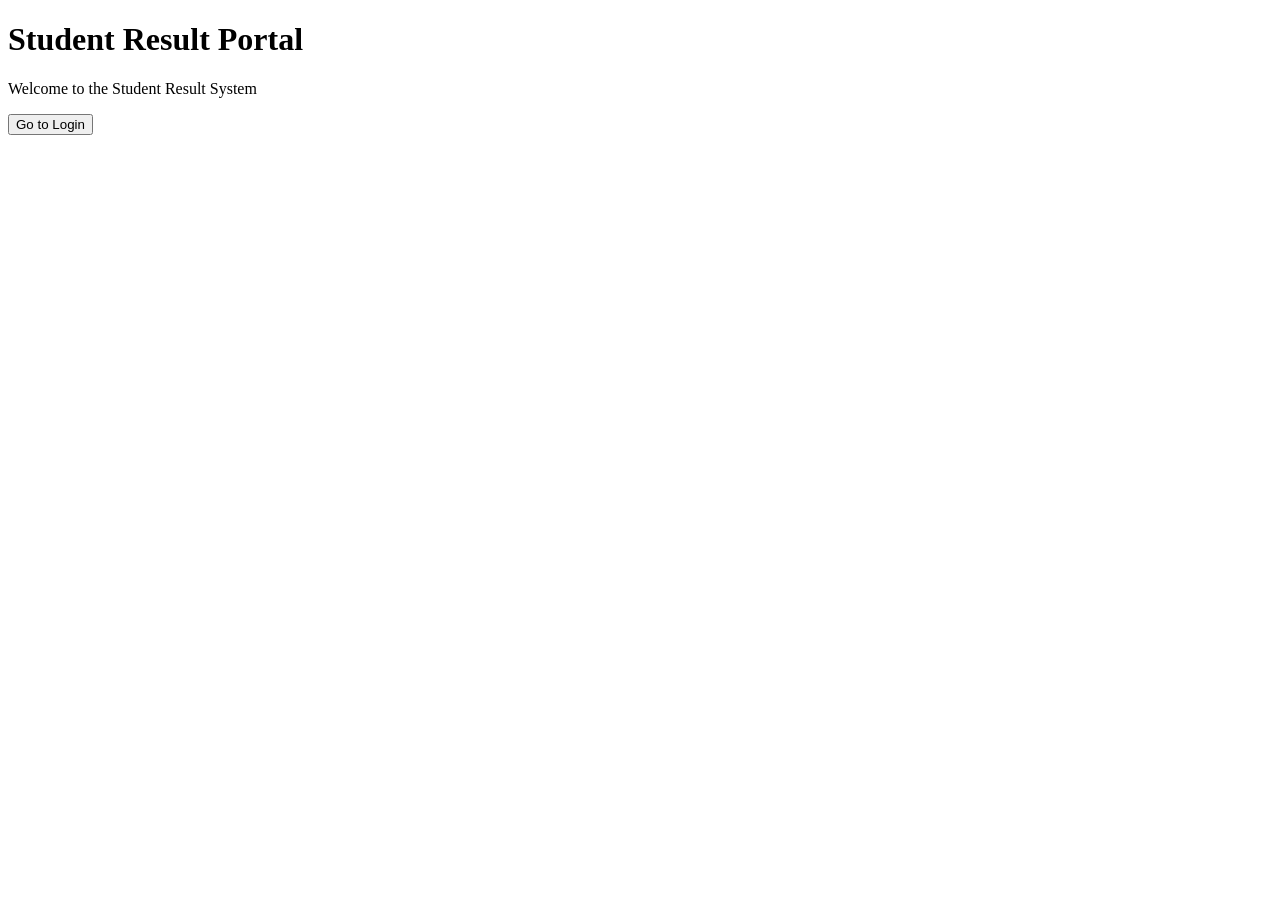
==== index.html @ 502757b5 "Update and rename index.html.txt to index.html" ====
<!DOCTYPE html>
<html>
<head>
    <title>Student Portal</title>
    <link rel="stylesheet" href="style.css">
</head>
<body>

<div class="box">

    <h1>Student Result Portal</h1>

    <p>Welcome to the Student Result System</p>

    <a href="login.html">
        <button>Go to Login</button>
    </a>

</div>

</body>
</html>
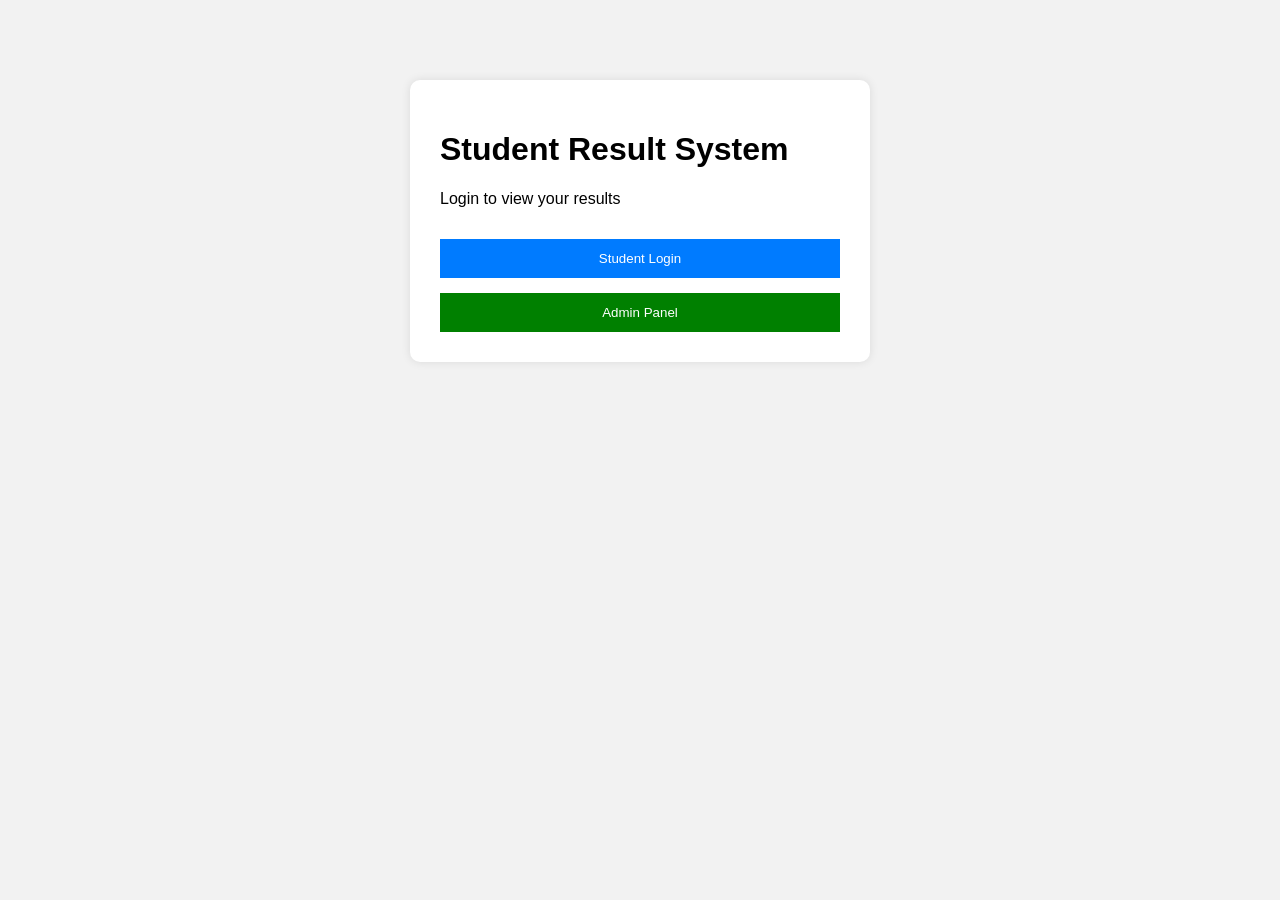
==== commit d044203f: "Update index.html" ====
--- a/index.html
+++ b/index.html
@@ -7,15 +7,16 @@
 <body>
 
 <div class="box">
-
-    <h1>Student Result Portal</h1>
-
-    <p>Welcome to the Student Result System</p>
+    <h1>Student Result System</h1>
+    <p>Login to view your results</p>
 
     <a href="login.html">
-        <button>Go to Login</button>
+        <button>Student Login</button>
     </a>
 
+    <a href="admin.html">
+        <button style="background:green;">Admin Panel</button>
+    </a>
 </div>
 
 </body>
--- a/style.css
+++ b/style.css
@@ -0,0 +1,29 @@
+body{
+font-family:Arial;
+background:#f2f2f2;
+}
+
+.box{
+width:400px;
+margin:80px auto;
+background:white;
+padding:30px;
+border-radius:10px;
+box-shadow:0 0 10px rgba(0,0,0,0.1);
+}
+
+input{
+width:100%;
+padding:12px;
+margin-top:10px;
+}
+
+button{
+width:100%;
+padding:12px;
+margin-top:15px;
+background:#007bff;
+color:white;
+border:none;
+cursor:pointer;
+}
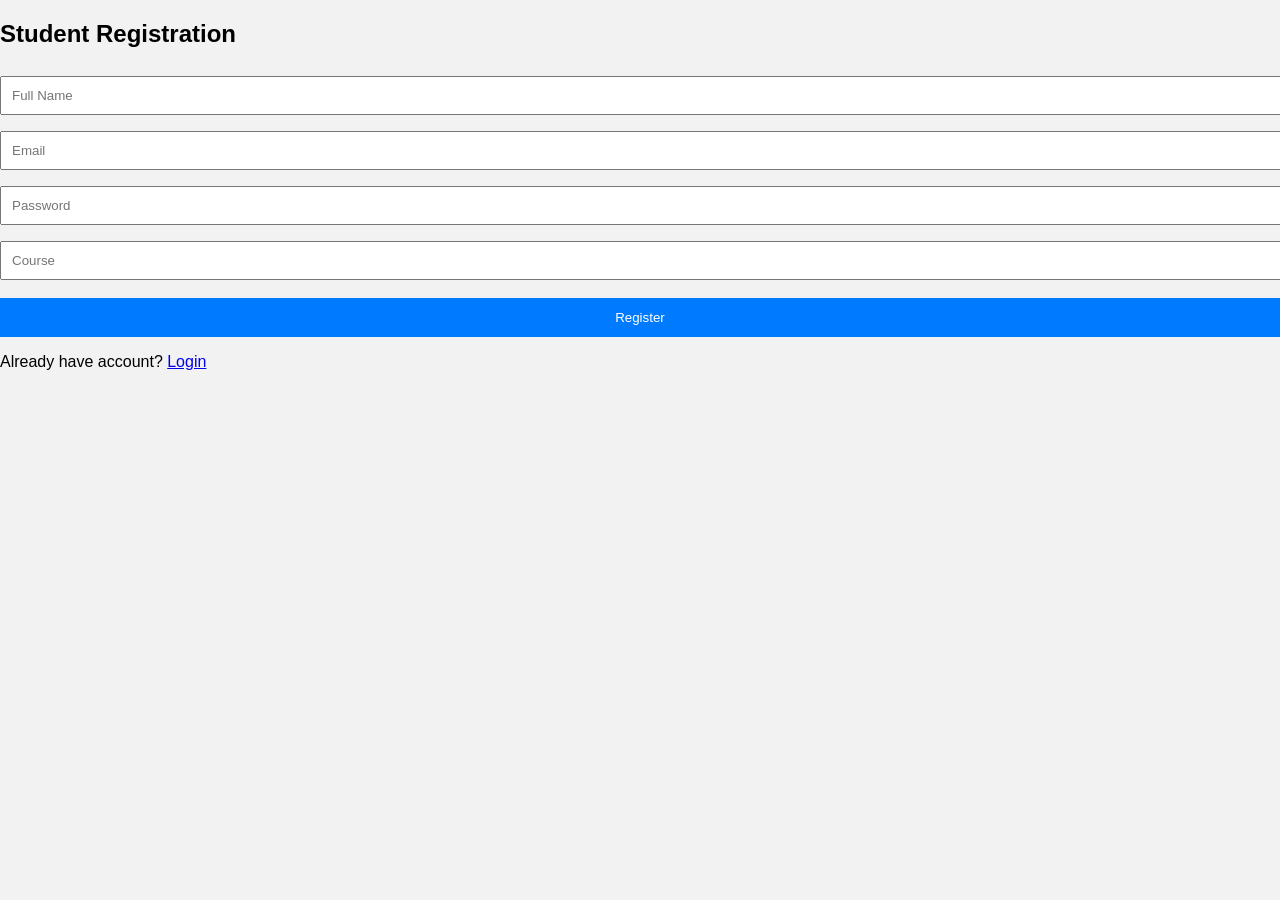
==== commit 8daedffb: "Update index.html" ====
--- a/index.html
+++ b/index.html
@@ -1,23 +1,35 @@
 <!DOCTYPE html>
-<html>
+<html lang="en">
 <head>
-    <title>Student Portal</title>
-    <link rel="stylesheet" href="style.css">
+  <meta charset="UTF-8">
+  <meta name="viewport" content="width=device-width, initial-scale=1.0">
+  <title>Student Registration</title>
+  <link rel="stylesheet" href="style.css">
 </head>
 <body>
 
-<div class="box">
-    <h1>Student Result System</h1>
-    <p>Login to view your results</p>
+<div class="container">
+  <div class="card">
+    <h2>Student Registration</h2>
 
-    <a href="login.html">
-        <button>Student Login</button>
-    </a>
+    <form id="registerForm">
+      <input type="text" id="full_name" placeholder="Full Name" required>
+      <input type="email" id="email" placeholder="Email" required>
+      <input type="password" id="password" placeholder="Password" required>
+      <input type="text" id="course" placeholder="Course" required>
 
-    <a href="admin.html">
-        <button style="background:green;">Admin Panel</button>
-    </a>
+      <button type="submit">Register</button>
+    </form>
+
+    <p>
+      Already have account?
+      <a href="login.html">Login</a>
+    </p>
+  </div>
 </div>
+
+<script type="module" src="supabase.js"></script>
+<script type="module" src="script.js"></script>
 
 </body>
 </html>
--- a/style.css
+++ b/style.css
@@ -1,29 +1,35 @@
 body{
-font-family:Arial;
-background:#f2f2f2;
+    font-family: Arial;
+    background:#f2f2f2;
+    margin:0;
 }
 
 .box{
-width:400px;
-margin:80px auto;
-background:white;
-padding:30px;
-border-radius:10px;
-box-shadow:0 0 10px rgba(0,0,0,0.1);
+    width:400px;
+    margin:100px auto;
+    background:white;
+    padding:30px;
+    border-radius:10px;
+    text-align:center;
+    box-shadow:0 0 10px rgba(0,0,0,0.1);
 }
 
 input{
-width:100%;
-padding:12px;
-margin-top:10px;
+    width:100%;
+    padding:10px;
+    margin:8px 0;
 }
 
 button{
-width:100%;
-padding:12px;
-margin-top:15px;
-background:#007bff;
-color:white;
-border:none;
-cursor:pointer;
+    width:100%;
+    padding:12px;
+    margin-top:10px;
+    background:#007bff;
+    color:white;
+    border:none;
+    cursor:pointer;
 }
+
+button:hover{
+    opacity:0.9;
+}
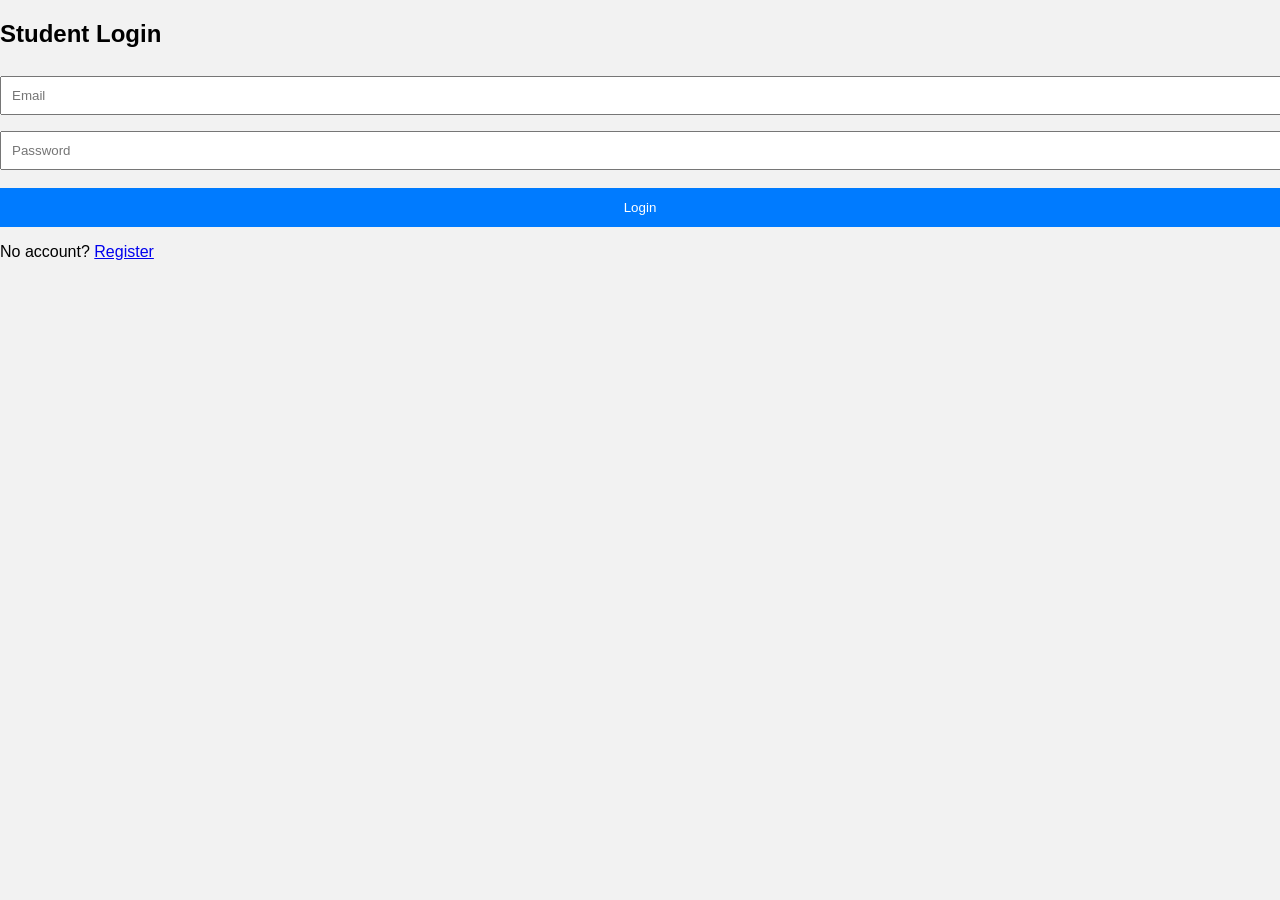
==== commit d6b26198: "Update index.html" ====
--- a/index.html
+++ b/index.html
@@ -3,33 +3,31 @@
 <head>
   <meta charset="UTF-8">
   <meta name="viewport" content="width=device-width, initial-scale=1.0">
-  <title>Student Registration</title>
+  <title>Student Login</title>
   <link rel="stylesheet" href="style.css">
 </head>
 <body>
 
 <div class="container">
   <div class="card">
-    <h2>Student Registration</h2>
+    <h2>Student Login</h2>
 
-    <form id="registerForm">
-      <input type="text" id="full_name" placeholder="Full Name" required>
-      <input type="email" id="email" placeholder="Email" required>
-      <input type="password" id="password" placeholder="Password" required>
-      <input type="text" id="course" placeholder="Course" required>
+    <form id="loginForm">
+      <input type="email" id="loginEmail" placeholder="Email" required>
+      <input type="password" id="loginPassword" placeholder="Password" required>
 
-      <button type="submit">Register</button>
+      <button type="submit">Login</button>
     </form>
 
     <p>
-      Already have account?
-      <a href="login.html">Login</a>
+      No account?
+      <a href="index.html">Register</a>
     </p>
   </div>
 </div>
 
 <script type="module" src="supabase.js"></script>
-<script type="module" src="script.js"></script>
+<script type="module" src="login.js"></script>
 
 </body>
 </html>
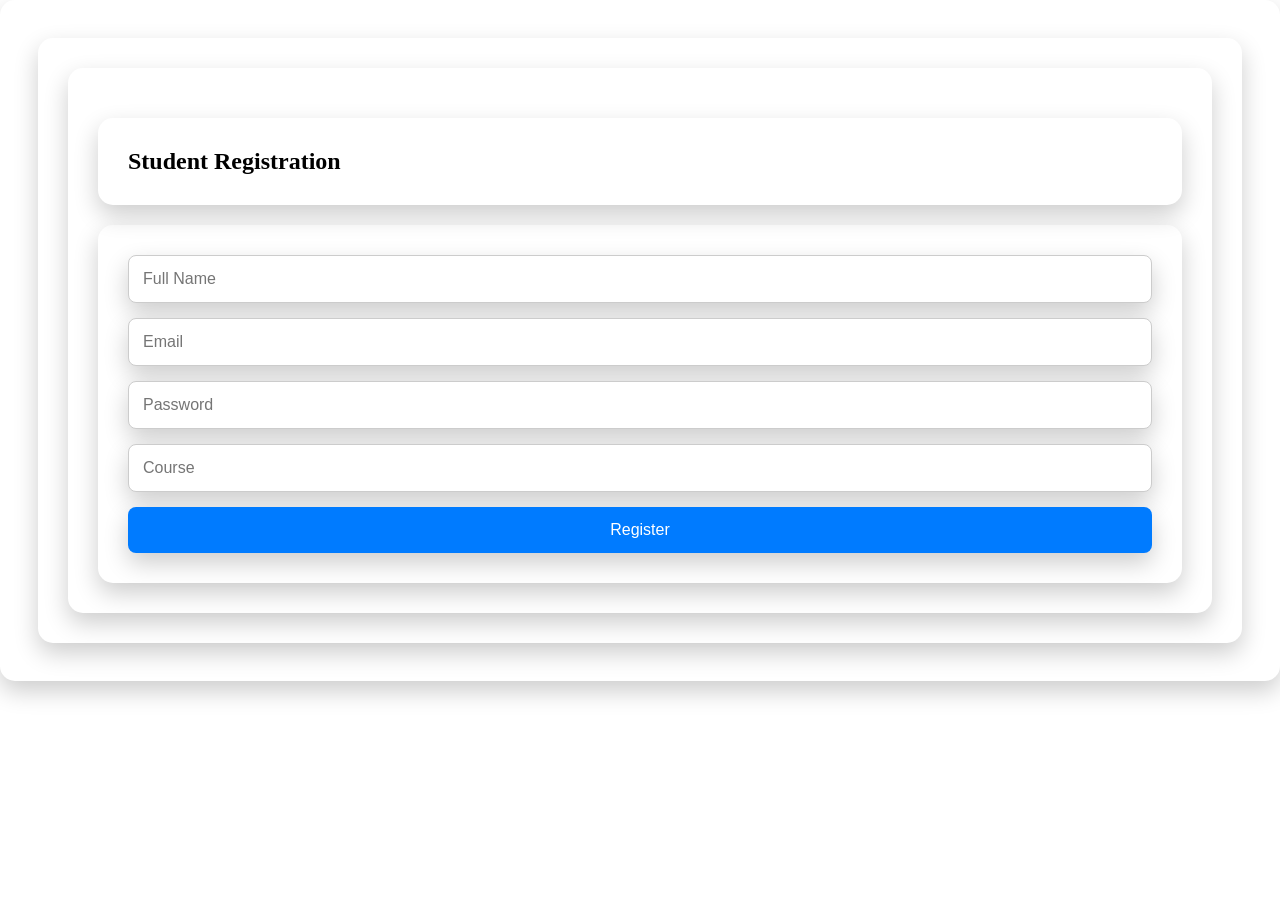
==== commit 5ba6b665: "Update index.html" ====
--- a/index.html
+++ b/index.html
@@ -1,33 +1,32 @@
 <!DOCTYPE html>
-<html lang="en">
+<html>
 <head>
-  <meta charset="UTF-8">
-  <meta name="viewport" content="width=device-width, initial-scale=1.0">
-  <title>Student Login</title>
+  <title>Student Registration</title>
   <link rel="stylesheet" href="style.css">
 </head>
 <body>
 
 <div class="container">
-  <div class="card">
-    <h2>Student Login</h2>
 
-    <form id="loginForm">
-      <input type="email" id="loginEmail" placeholder="Email" required>
-      <input type="password" id="loginPassword" placeholder="Password" required>
+<h2>Student Registration</h2>
 
-      <button type="submit">Login</button>
-    </form>
+<form id="form">
 
-    <p>
-      No account?
-      <a href="index.html">Register</a>
-    </p>
-  </div>
+<input type="text" id="name" placeholder="Full Name" required>
+
+<input type="email" id="email" placeholder="Email" required>
+
+<input type="password" id="password" placeholder="Password" required>
+
+<input type="text" id="course" placeholder="Course" required>
+
+<button type="submit">Register</button>
+
+</form>
+
 </div>
 
-<script type="module" src="supabase.js"></script>
-<script type="module" src="login.js"></script>
+<script src="script.js"></script>
 
 </body>
 </html>
--- a/style.css
+++ b/style.css
@@ -1,35 +1,66 @@
-body{
-    font-family: Arial;
-    background:#f2f2f2;
-    margin:0;
+* {
+  padding: 30px;
+  border-radius: 15px;
+  box-shadow: 0 10px 25px rgba(0,0,0,0.2);
 }
 
-.box{
-    width:400px;
-    margin:100px auto;
-    background:white;
-    padding:30px;
-    border-radius:10px;
-    text-align:center;
-    box-shadow:0 0 10px rgba(0,0,0,0.1);
+.card h2 {
+  text-align: center;
+  margin-bottom: 20px;
+  color: #333;
 }
 
-input{
-    width:100%;
-    padding:10px;
-    margin:8px 0;
+form {
+  display: flex;
+  flex-direction: column;
 }
 
-button{
-    width:100%;
-    padding:12px;
-    margin-top:10px;
-    background:#007bff;
-    color:white;
-    border:none;
-    cursor:pointer;
+input {
+  padding: 14px;
+  margin-bottom: 15px;
+  border: 1px solid #ccc;
+  border-radius: 8px;
+  font-size: 16px;
 }
 
-button:hover{
-    opacity:0.9;
+button {
+  padding: 14px;
+  border: none;
+  border-radius: 8px;
+  background: #007bff;
+  color: white;
+  font-size: 16px;
+  cursor: pointer;
+  transition: 0.3s;
 }
+
+button:hover {
+  background: #0056b3;
+}
+
+p {
+  margin-top: 15px;
+  text-align: center;
+}
+
+a {
+  text-decoration: none;
+  color: #007bff;
+}
+
+.student-box {
+  background: #f5f5f5;
+  padding: 15px;
+  border-radius: 10px;
+  margin-top: 20px;
+}
+
+.student-box h3 {
+  margin-bottom: 10px;
+}
+
+@media(max-width: 500px) {
+  .card {
+    padding: 20px;
+  }
+}
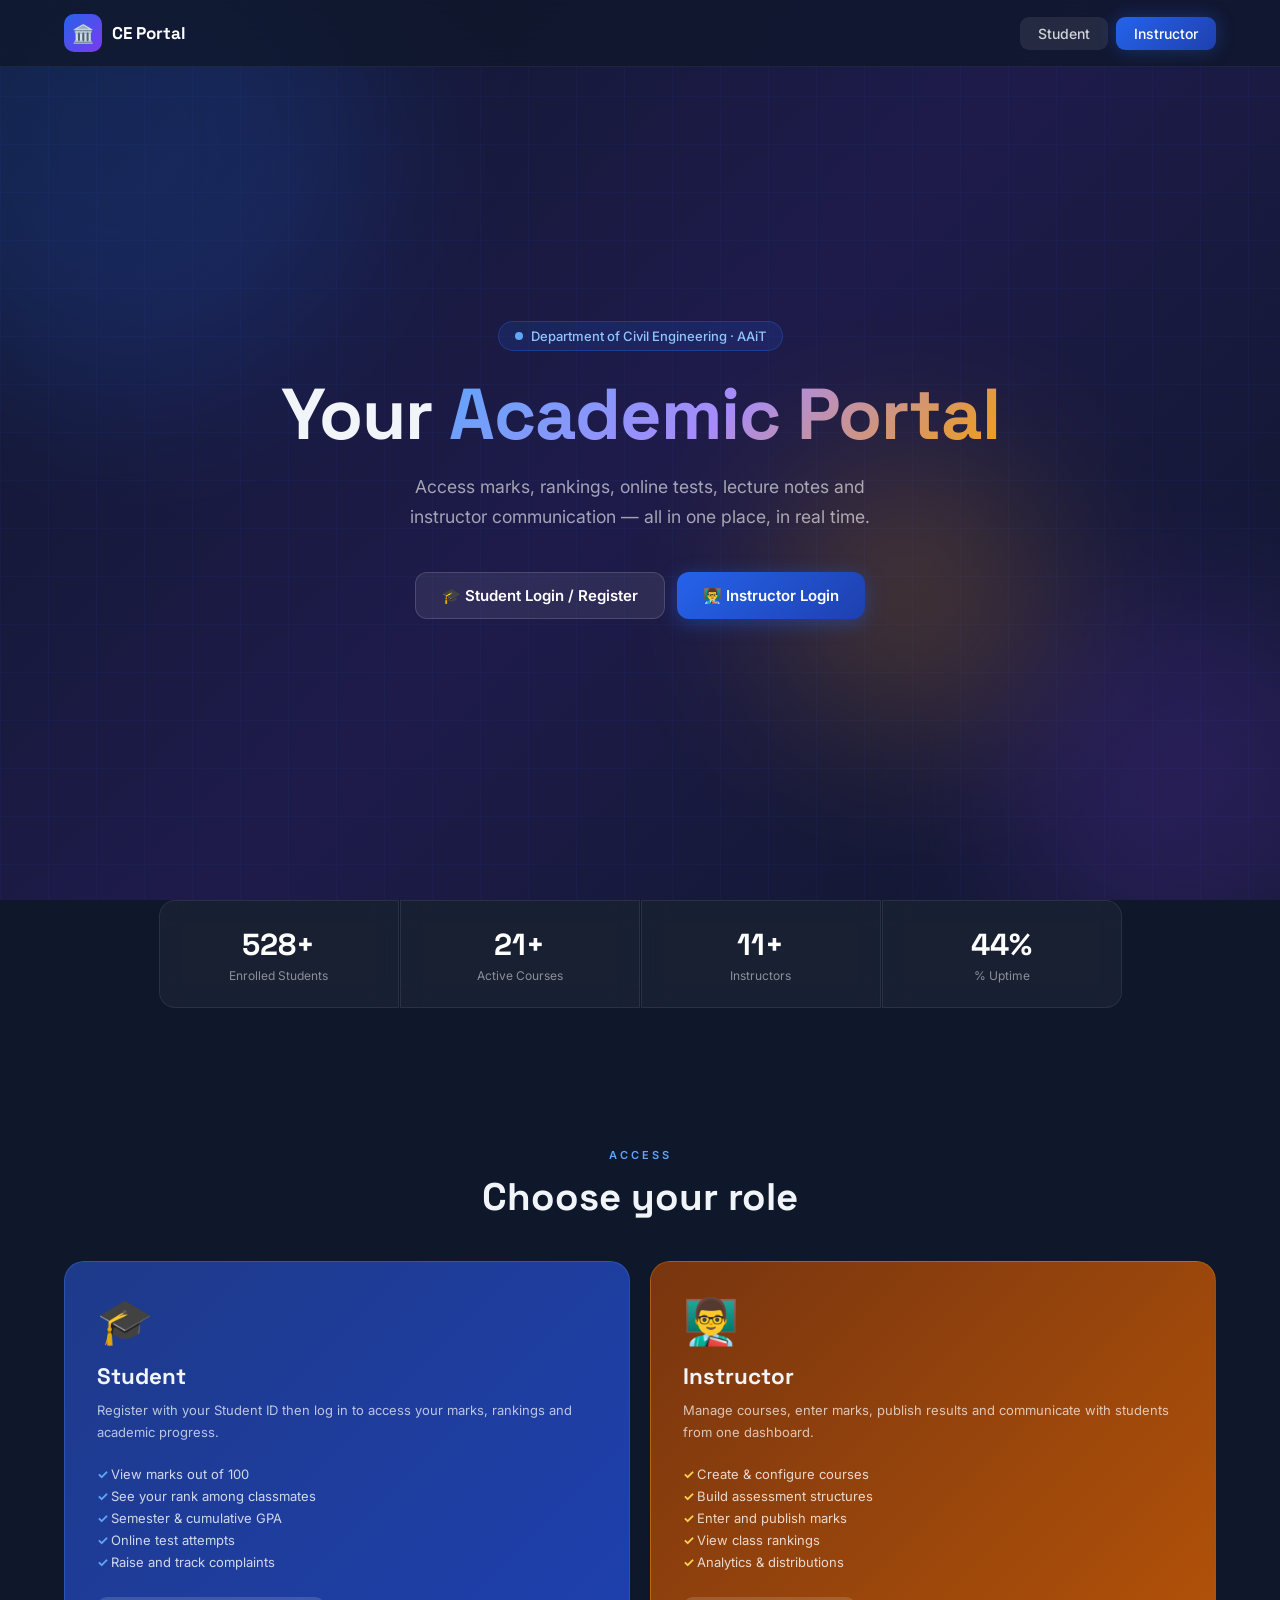
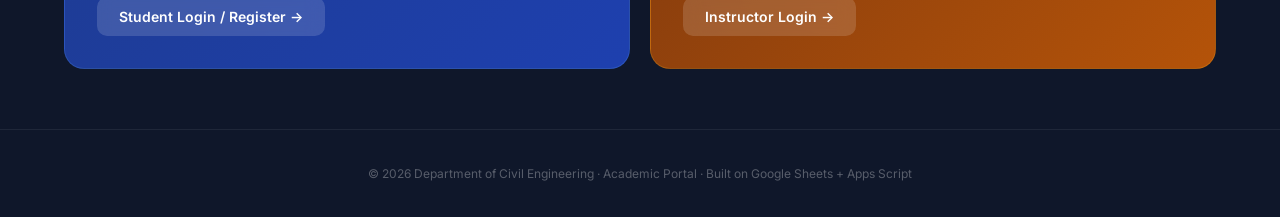
==== commit 94d832b8: "Add files via upload" ====
--- a/index.html
+++ b/index.html
@@ -1,32 +1,614 @@
-<!DOCTYPE html>
-<html>
-<head>
-  <title>Student Registration</title>
-  <link rel="stylesheet" href="style.css">
-</head>
-<body>
-
-<div class="container">
-
-<h2>Student Registration</h2>
-
-<form id="form">
-
-<input type="text" id="name" placeholder="Full Name" required>
-
-<input type="email" id="email" placeholder="Email" required>
-
-<input type="password" id="password" placeholder="Password" required>
-
-<input type="text" id="course" placeholder="Course" required>
-
-<button type="submit">Register</button>
-
-</form>
-
-</div>
-
-<script src="script.js"></script>
-
-</body>
-</html>
+<!DOCTYPE html>
+<html lang="en" data-theme="dark">
+<head>
+  <meta charset="UTF-8" />
+  <meta name="viewport" content="width=device-width, initial-scale=1.0" />
+  <title>CE Department Portal</title>
+  <link rel="preconnect" href="https://fonts.googleapis.com" />
+  <link href="https://fonts.googleapis.com/css2?family=Inter:wght@300;400;500;600;700;800&family=Space+Grotesk:wght@500;700&display=swap" rel="stylesheet" />
+  <style>
+    :root {
+      --blue:#2563EB; --blue-dk:#1E40AF; --amber:#F59E0B;
+      --green:#10B981; --red:#EF4444; --purple:#7C3AED;
+      --radius:16px; --radius-sm:10px; --tr:.22s ease;
+    }
+    [data-theme="dark"]{
+      --bg:#0F172A; --bg2:#1E293B; --bg3:#334155;
+      --border:rgba(255,255,255,.08); --text:#F1F5F9;
+      --text2:#94A3B8; --card:rgba(30,41,59,.9); --glass:rgba(255,255,255,.05);
+    }
+    [data-theme="light"]{
+      --bg:#F8FAFC; --bg2:#fff; --bg3:#E2E8F0;
+      --border:rgba(0,0,0,.08); --text:#0F172A;
+      --text2:#64748B; --card:#fff; --glass:rgba(0,0,0,.03);
+    }
+    *,*::before,*::after{box-sizing:border-box;margin:0;padding:0}
+    html{scroll-behavior:smooth}
+    body{font-family:'Inter',sans-serif;background:var(--bg);color:var(--text);min-height:100vh;overflow-x:hidden;transition:background var(--tr),color var(--tr)}
+
+    /* BG */
+    .bg-canvas{position:fixed;inset:0;z-index:0;background:linear-gradient(135deg,#0F172A,#1E1B4B,#0F172A);overflow:hidden}
+    .bg-canvas::before{content:'';position:absolute;inset:0;background-image:linear-gradient(rgba(37,99,235,.05) 1px,transparent 1px),linear-gradient(90deg,rgba(37,99,235,.05) 1px,transparent 1px);background-size:48px 48px}
+    .blob{position:absolute;border-radius:50%;filter:blur(80px);opacity:.2;animation:drift 18s ease-in-out infinite alternate}
+    .blob-1{width:500px;height:500px;background:#2563EB;top:-100px;left:-120px}
+    .blob-2{width:380px;height:380px;background:#7C3AED;bottom:-80px;right:-100px;animation-delay:-6s}
+    .blob-3{width:280px;height:280px;background:#F59E0B;top:50%;left:60%;animation-delay:-12s}
+    @keyframes drift{from{transform:translate(0,0) scale(1)}to{transform:translate(40px,30px) scale(1.08)}}
+
+    /* NAV */
+    nav{position:fixed;top:0;left:0;right:0;z-index:100;display:flex;align-items:center;justify-content:space-between;padding:14px 5%;background:rgba(15,23,42,.75);backdrop-filter:blur(20px);border-bottom:1px solid rgba(255,255,255,.06)}
+    .nav-brand{display:flex;align-items:center;gap:10px;text-decoration:none}
+    .nav-logo{width:38px;height:38px;border-radius:10px;background:linear-gradient(135deg,#2563EB,#7C3AED);display:grid;place-items:center;font-size:18px}
+    .nav-brand span{font-family:'Space Grotesk',sans-serif;font-weight:700;font-size:17px;color:#fff}
+    .nav-right{display:flex;gap:8px}
+    .nav-btn{padding:8px 18px;border-radius:9px;font-size:14px;font-weight:500;cursor:pointer;border:none;font-family:inherit;transition:all var(--tr)}
+    .nav-btn.ghost{background:rgba(255,255,255,.08);color:rgba(255,255,255,.8)}
+    .nav-btn.ghost:hover{background:rgba(255,255,255,.14);color:#fff}
+    .nav-btn.primary{background:linear-gradient(135deg,#2563EB,#1E40AF);color:#fff;box-shadow:0 0 18px rgba(37,99,235,.35)}
+    .nav-btn.primary:hover{transform:translateY(-1px);box-shadow:0 4px 20px rgba(37,99,235,.5)}
+
+    /* HERO */
+    .hero{position:relative;z-index:1;min-height:100vh;display:flex;flex-direction:column;align-items:center;justify-content:center;text-align:center;padding:120px 5% 80px}
+    .hero-badge{display:inline-flex;align-items:center;gap:8px;padding:6px 16px;border-radius:999px;background:rgba(37,99,235,.15);border:1px solid rgba(37,99,235,.35);font-size:13px;font-weight:500;color:#93C5FD;margin-bottom:24px;animation:fadeUp .6s ease both}
+    .badge-dot{width:8px;height:8px;border-radius:50%;background:#60A5FA;animation:pulse-dot 2s ease infinite}
+    @keyframes pulse-dot{0%,100%{opacity:1;transform:scale(1)}50%{opacity:.4;transform:scale(1.4)}}
+    .hero h1{font-family:'Space Grotesk',sans-serif;font-size:clamp(2.2rem,6vw,4.5rem);font-weight:700;line-height:1.1;letter-spacing:-1px;animation:fadeUp .6s .1s ease both}
+    .hero h1 .accent{background:linear-gradient(135deg,#60A5FA,#A78BFA,#F59E0B);-webkit-background-clip:text;-webkit-text-fill-color:transparent}
+    .hero-sub{max-width:520px;margin:18px auto 0;font-size:clamp(.95rem,2vw,1.1rem);color:rgba(255,255,255,.6);line-height:1.7;animation:fadeUp .6s .2s ease both}
+    .hero-cta{display:flex;flex-wrap:wrap;gap:12px;justify-content:center;margin-top:40px;animation:fadeUp .6s .3s ease both}
+    .cta-btn{display:inline-flex;align-items:center;gap:9px;padding:13px 26px;border-radius:12px;font-size:15px;font-weight:600;text-decoration:none;transition:all .25s;cursor:pointer;border:none;font-family:inherit}
+    .cta-blue{background:linear-gradient(135deg,#2563EB,#1E40AF);color:#fff;box-shadow:0 4px 20px rgba(37,99,235,.4)}
+    .cta-blue:hover{transform:translateY(-2px);box-shadow:0 8px 28px rgba(37,99,235,.5)}
+    .cta-glass{background:rgba(255,255,255,.08);border:1px solid rgba(255,255,255,.14);color:#fff;backdrop-filter:blur(10px)}
+    .cta-glass:hover{background:rgba(255,255,255,.13);transform:translateY(-2px)}
+
+    /* STATS */
+    .stats-bar{position:relative;z-index:1;display:flex;flex-wrap:wrap;justify-content:center;gap:1px;margin:0 5% 80px}
+    .stat-cell{flex:1 1 160px;max-width:240px;background:rgba(255,255,255,.04);border:1px solid rgba(255,255,255,.08);backdrop-filter:blur(12px);padding:24px 20px;text-align:center;transition:background .2s,transform .2s}
+    .stat-cell:first-child{border-radius:var(--radius) 0 0 var(--radius)}
+    .stat-cell:last-child{border-radius:0 var(--radius) var(--radius) 0}
+    .stat-cell:hover{background:rgba(37,99,235,.10);transform:translateY(-3px)}
+    .stat-num{font-family:'Space Grotesk',sans-serif;font-size:1.9rem;font-weight:700;color:#fff}
+    .stat-lbl{font-size:12px;color:rgba(255,255,255,.5);margin-top:4px}
+
+    /* ROLE CARDS */
+    .section{position:relative;z-index:1;padding:60px 5%}
+    .section-label{text-align:center;font-size:11px;font-weight:600;letter-spacing:3px;text-transform:uppercase;color:#60A5FA;margin-bottom:10px}
+    .section-title{text-align:center;font-family:'Space Grotesk',sans-serif;font-size:clamp(1.6rem,3vw,2.5rem);font-weight:700;margin-bottom:40px}
+    .role-grid{display:grid;gap:20px;grid-template-columns:repeat(auto-fit,minmax(280px,1fr))}
+    .role-card{border-radius:20px;padding:32px;position:relative;overflow:hidden;transition:transform .25s,box-shadow .25s;cursor:pointer}
+    .role-card:hover{transform:translateY(-5px);box-shadow:0 28px 56px rgba(0,0,0,.4)}
+    .role-card.student{background:linear-gradient(135deg,#1E3A8A,#1E40AF);border:1px solid rgba(96,165,250,.2)}
+    .role-card.instructor{background:linear-gradient(135deg,#78350F,#B45309);border:1px solid rgba(251,191,36,.2)}
+    .role-icon{font-size:2.8rem;margin-bottom:14px}
+    .role-card h3{font-family:'Space Grotesk',sans-serif;font-size:1.4rem;font-weight:700;margin-bottom:8px}
+    .role-card p{font-size:13px;color:rgba(255,255,255,.7);line-height:1.7;margin-bottom:20px}
+    .role-card ul{list-style:none;margin-bottom:24px}
+    .role-card ul li{font-size:13px;color:rgba(255,255,255,.8);padding:3px 0}
+    .role-card.student ul li::before{content:'✓ ';color:#60A5FA;font-weight:700}
+    .role-card.instructor ul li::before{content:'✓ ';color:#FCD34D;font-weight:700}
+    .role-action-btn{display:inline-flex;align-items:center;gap:8px;padding:11px 22px;border-radius:10px;font-size:14px;font-weight:600;background:rgba(255,255,255,.15);color:#fff;border:none;cursor:pointer;font-family:inherit;transition:all .2s;backdrop-filter:blur(8px)}
+    .role-action-btn:hover{background:rgba(255,255,255,.25);transform:translateX(4px)}
+
+    /* MODAL */
+    .modal-overlay{position:fixed;inset:0;z-index:200;background:rgba(0,0,0,.75);backdrop-filter:blur(10px);display:grid;place-items:center;padding:20px;opacity:0;pointer-events:none;transition:opacity .25s}
+    .modal-overlay.open{opacity:1;pointer-events:all}
+    .modal{background:#1E293B;border:1px solid rgba(255,255,255,.10);border-radius:22px;padding:36px;width:100%;max-width:440px;transform:translateY(20px) scale(.97);transition:transform .25s;position:relative;max-height:90vh;overflow-y:auto}
+    .modal-overlay.open .modal{transform:translateY(0) scale(1)}
+    .modal-close{position:absolute;top:14px;right:14px;background:rgba(255,255,255,.08);border:none;color:#fff;width:32px;height:32px;border-radius:8px;cursor:pointer;font-size:18px;display:grid;place-items:center}
+    .modal-close:hover{background:rgba(255,255,255,.14)}
+    .modal h2{font-family:'Space Grotesk',sans-serif;font-size:1.4rem;font-weight:700;margin-bottom:4px}
+    .modal-sub{font-size:13px;color:#94A3B8;margin-bottom:24px}
+
+    /* TABS inside modal */
+    .modal-tabs{display:flex;gap:4px;padding:4px;background:rgba(255,255,255,.05);border-radius:10px;margin-bottom:22px}
+    .modal-tab{flex:1;padding:8px;border-radius:8px;border:none;background:transparent;color:#94A3B8;font-size:14px;font-weight:500;cursor:pointer;font-family:inherit;transition:all var(--tr)}
+    .modal-tab.active{background:rgba(255,255,255,.10);color:#fff}
+
+    /* FORM */
+    .form-group{margin-bottom:15px}
+    .form-group label{display:block;font-size:12px;font-weight:500;color:#94A3B8;margin-bottom:5px}
+    .form-group .inp-wrap{position:relative}
+    .form-group input,.form-group select{width:100%;padding:11px 14px;border-radius:9px;background:rgba(255,255,255,.06);border:1px solid rgba(255,255,255,.12);color:#fff;font-size:14px;font-family:'Inter',sans-serif;outline:none;transition:border .2s,box-shadow .2s}
+    .form-group input:focus,.form-group select:focus{border-color:#2563EB;box-shadow:0 0 0 3px rgba(37,99,235,.2)}
+    .form-group input::placeholder{color:rgba(255,255,255,.3)}
+    .form-group select option{background:#1E293B;color:#fff}
+    .pw-toggle{position:absolute;right:12px;top:50%;transform:translateY(-50%);background:none;border:none;color:rgba(255,255,255,.4);cursor:pointer;font-size:16px;padding:4px}
+    .form-row{display:grid;grid-template-columns:1fr 1fr;gap:12px}
+    .submit-btn{width:100%;padding:13px;border-radius:10px;border:none;color:#fff;font-size:15px;font-weight:600;cursor:pointer;font-family:'Inter',sans-serif;transition:all .2s;margin-top:4px}
+    .submit-btn.blue{background:linear-gradient(135deg,#2563EB,#1E40AF)}
+    .submit-btn.blue:hover{transform:translateY(-1px);box-shadow:0 6px 20px rgba(37,99,235,.4)}
+    .submit-btn.amber{background:linear-gradient(135deg,#F59E0B,#B45309)}
+    .submit-btn.amber:hover{transform:translateY(-1px);box-shadow:0 6px 20px rgba(245,158,11,.4)}
+    .err-msg{font-size:12px;color:#F87171;margin-top:8px;display:none;text-align:center}
+    .success-msg{font-size:12px;color:#6EE7B7;margin-top:8px;display:none;text-align:center}
+    .divider{display:flex;align-items:center;gap:10px;margin:16px 0;color:rgba(255,255,255,.25);font-size:12px}
+    .divider::before,.divider::after{content:'';flex:1;height:1px;background:rgba(255,255,255,.10)}
+
+    /* FOOTER */
+    footer{position:relative;z-index:1;border-top:1px solid rgba(255,255,255,.07);padding:36px 5%;text-align:center;color:rgba(255,255,255,.3);font-size:12px}
+
+    /* ANIMATIONS */
+    @keyframes fadeUp{from{opacity:0;transform:translateY(20px)}to{opacity:1;transform:translateY(0)}}
+    .reveal{opacity:0;transform:translateY(24px);transition:opacity .6s ease,transform .6s ease}
+    .reveal.visible{opacity:1;transform:translateY(0)}
+
+    /* RESPONSIVE */
+    @media(max-width:640px){
+      .nav-right .nav-btn.ghost{display:none}
+      .stat-cell:first-child,.stat-cell:last-child{border-radius:var(--radius)}
+      .form-row{grid-template-columns:1fr}
+    }
+  </style>
+</head>
+<body>
+
+<div class="bg-canvas">
+  <div class="blob blob-1"></div>
+  <div class="blob blob-2"></div>
+  <div class="blob blob-3"></div>
+</div>
+
+<nav>
+  <a class="nav-brand" href="#">
+    <div class="nav-logo">🏛️</div>
+    <span>CE Portal</span>
+  </a>
+  <div class="nav-right">
+    <button class="nav-btn ghost" onclick="openModal('student')">Student</button>
+    <button class="nav-btn primary" onclick="openModal('instructor')">Instructor</button>
+  </div>
+</nav>
+
+<section class="hero">
+  <div class="hero-badge"><span class="badge-dot"></span>Department of Civil Engineering · AAiT</div>
+  <h1>Your <span class="accent">Academic Portal</span></h1>
+  <p class="hero-sub">Access marks, rankings, online tests, lecture notes and instructor communication — all in one place, in real time.</p>
+  <div class="hero-cta">
+    <button class="cta-btn cta-glass" onclick="openModal('student')">🎓 Student Login / Register</button>
+    <button class="cta-btn cta-blue" onclick="openModal('instructor')">👨‍🏫 Instructor Login</button>
+  </div>
+</section>
+
+<div class="stats-bar reveal">
+  <div class="stat-cell"><div class="stat-num" data-count="1200">0</div><div class="stat-lbl">Enrolled Students</div></div>
+  <div class="stat-cell"><div class="stat-num" data-count="48">0</div><div class="stat-lbl">Active Courses</div></div>
+  <div class="stat-cell"><div class="stat-num" data-count="24">0</div><div class="stat-lbl">Instructors</div></div>
+  <div class="stat-cell"><div class="stat-num" data-count="99">0</div><div class="stat-lbl">% Uptime</div></div>
+</div>
+
+<section class="section">
+  <div class="section-label">Access</div>
+  <div class="section-title reveal">Choose your role</div>
+  <div class="role-grid">
+    <div class="role-card student reveal" onclick="openModal('student')">
+      <div class="role-icon">🎓</div>
+      <h3>Student</h3>
+      <p>Register with your Student ID then log in to access your marks, rankings and academic progress.</p>
+      <ul>
+        <li>View marks out of 100</li>
+        <li>See your rank among classmates</li>
+        <li>Semester & cumulative GPA</li>
+        <li>Online test attempts</li>
+        <li>Raise and track complaints</li>
+      </ul>
+      <button class="role-action-btn">Student Login / Register →</button>
+    </div>
+    <div class="role-card instructor reveal" onclick="openModal('instructor')">
+      <div class="role-icon">👨‍🏫</div>
+      <h3>Instructor</h3>
+      <p>Manage courses, enter marks, publish results and communicate with students from one dashboard.</p>
+      <ul>
+        <li>Create & configure courses</li>
+        <li>Build assessment structures</li>
+        <li>Enter and publish marks</li>
+        <li>View class rankings</li>
+        <li>Analytics & distributions</li>
+      </ul>
+      <button class="role-action-btn">Instructor Login →</button>
+    </div>
+  </div>
+</section>
+
+<footer>© 2026 Department of Civil Engineering · Academic Portal · Built on Google Sheets + Apps Script</footer>
+
+<!-- ═══ STUDENT MODAL ═══ -->
+<div class="modal-overlay" id="modal-student">
+  <div class="modal">
+    <button class="modal-close" onclick="closeModal('student')">✕</button>
+    <h2>🎓 Student Portal</h2>
+    <p class="modal-sub">Login to your account or create a new one</p>
+
+    <div class="modal-tabs">
+      <button class="modal-tab active" id="s-tab-login" onclick="switchTab('student','login')">Login</button>
+      <button class="modal-tab" id="s-tab-register" onclick="switchTab('student','register')">Register</button>
+    </div>
+
+    <!-- LOGIN FORM -->
+    <div id="s-login">
+      <div class="form-group">
+        <label>Student ID</label>
+        <input type="text" id="s-login-id" placeholder="e.g. UGR/82533/16" autocomplete="username" />
+      </div>
+      <div class="form-group">
+        <label>Password</label>
+        <div class="inp-wrap">
+          <input type="password" id="s-login-pw" placeholder="••••••••" autocomplete="current-password" />
+          <button class="pw-toggle" onclick="togglePw('s-login-pw',this)" tabindex="-1">👁</button>
+        </div>
+      </div>
+      <div style="display:flex;justify-content:space-between;align-items:center;margin-bottom:18px">
+        <label style="display:flex;align-items:center;gap:7px;font-size:13px;color:#94A3B8;cursor:pointer"><input type="checkbox" style="accent-color:#2563EB"> Remember me</label>
+        <a href="#" style="font-size:13px;color:#60A5FA">Forgot password?</a>
+      </div>
+      <button class="submit-btn blue" onclick="studentLogin()">Sign In</button>
+      <p class="err-msg" id="s-login-err"></p>
+      <div class="divider">or</div>
+      <p style="text-align:center;font-size:13px;color:#94A3B8">Don't have an account? <span style="color:#60A5FA;cursor:pointer" onclick="switchTab('student','register')">Register here</span></p>
+    </div>
+
+    <!-- REGISTER FORM -->
+    <div id="s-register" style="display:none">
+      <div class="form-row">
+        <div class="form-group">
+          <label>First Name *</label>
+          <input type="text" id="s-reg-fname" placeholder="Abomsa" />
+        </div>
+        <div class="form-group">
+          <label>Last Name *</label>
+          <input type="text" id="s-reg-lname" placeholder="Dida" />
+        </div>
+      </div>
+      <div class="form-group">
+        <label>Student ID *</label>
+        <input type="text" id="s-reg-id" placeholder="e.g. UGR/82533/16" />
+      </div>
+      <div class="form-group">
+        <label>Email</label>
+        <input type="email" id="s-reg-email" placeholder="you@student.aait.edu.et" />
+      </div>
+      <div class="form-group">
+        <label>Department</label>
+        <select id="s-reg-dept">
+          <option>Civil Engineering</option>
+          <option>Electrical Engineering</option>
+          <option>Mechanical Engineering</option>
+          <option>Computer Engineering</option>
+          <option>Chemical Engineering</option>
+        </select>
+      </div>
+      <div class="form-group">
+        <label>Year of Study</label>
+        <select id="s-reg-year">
+          <option>1st Year</option>
+          <option>2nd Year</option>
+          <option>3rd Year</option>
+          <option>4th Year</option>
+          <option>5th Year</option>
+        </select>
+      </div>
+      <div class="form-group">
+        <label>Password * (min 6 characters)</label>
+        <div class="inp-wrap">
+          <input type="password" id="s-reg-pw" placeholder="Create a strong password" />
+          <button class="pw-toggle" onclick="togglePw('s-reg-pw',this)" tabindex="-1">👁</button>
+        </div>
+      </div>
+      <div class="form-group">
+        <label>Confirm Password *</label>
+        <div class="inp-wrap">
+          <input type="password" id="s-reg-pw2" placeholder="Repeat your password" />
+          <button class="pw-toggle" onclick="togglePw('s-reg-pw2',this)" tabindex="-1">👁</button>
+        </div>
+      </div>
+      <button class="submit-btn blue" onclick="studentRegister()">Create Account</button>
+      <p class="err-msg" id="s-reg-err"></p>
+      <p class="success-msg" id="s-reg-ok"></p>
+      <div class="divider">or</div>
+      <p style="text-align:center;font-size:13px;color:#94A3B8">Already have an account? <span style="color:#60A5FA;cursor:pointer" onclick="switchTab('student','login')">Login here</span></p>
+    </div>
+  </div>
+</div>
+
+<!-- ═══ INSTRUCTOR MODAL ═══ -->
+<div class="modal-overlay" id="modal-instructor">
+  <div class="modal">
+    <button class="modal-close" onclick="closeModal('instructor')">✕</button>
+    <h2>👨‍🏫 Instructor Portal</h2>
+    <p class="modal-sub">Enter your faculty credentials to continue</p>
+
+    <div class="modal-tabs">
+      <button class="modal-tab active" id="i-tab-login" onclick="switchTab('instructor','login')">Login</button>
+      <button class="modal-tab" id="i-tab-register" onclick="switchTab('instructor','register')">Register</button>
+    </div>
+
+    <!-- LOGIN -->
+    <div id="i-login">
+      <div class="form-group">
+        <label>Instructor ID</label>
+        <input type="text" id="i-login-id" placeholder="e.g. INS/001/24" autocomplete="username" />
+      </div>
+      <div class="form-group">
+        <label>Password</label>
+        <div class="inp-wrap">
+          <input type="password" id="i-login-pw" placeholder="••••••••" autocomplete="current-password" />
+          <button class="pw-toggle" onclick="togglePw('i-login-pw',this)" tabindex="-1">👁</button>
+        </div>
+      </div>
+      <button class="submit-btn amber" onclick="instructorLogin()">Sign In</button>
+      <p class="err-msg" id="i-login-err"></p>
+      <div class="divider">or</div>
+      <p style="text-align:center;font-size:13px;color:#94A3B8">New instructor? <span style="color:#FCD34D;cursor:pointer" onclick="switchTab('instructor','register')">Register here</span></p>
+    </div>
+
+    <!-- REGISTER -->
+    <div id="i-register" style="display:none">
+      <div class="form-row">
+        <div class="form-group">
+          <label>First Name *</label>
+          <input type="text" id="i-reg-fname" placeholder="Tesfaye" />
+        </div>
+        <div class="form-group">
+          <label>Last Name *</label>
+          <input type="text" id="i-reg-lname" placeholder="Alemu" />
+        </div>
+      </div>
+      <div class="form-group">
+        <label>Instructor ID *</label>
+        <input type="text" id="i-reg-id" placeholder="e.g. INS/001/24" />
+      </div>
+      <div class="form-group">
+        <label>Email *</label>
+        <input type="email" id="i-reg-email" placeholder="you@aait.edu.et" />
+      </div>
+      <div class="form-group">
+        <label>Specialization</label>
+        <select id="i-reg-spec">
+          <option>Highway Engineering</option>
+          <option>Structural Engineering</option>
+          <option>Geotechnical Engineering</option>
+          <option>Fluid Mechanics</option>
+          <option>Construction Management</option>
+          <option>Environmental Engineering</option>
+        </select>
+      </div>
+      <div class="form-group">
+        <label>Password * (min 6 characters)</label>
+        <div class="inp-wrap">
+          <input type="password" id="i-reg-pw" placeholder="Create a strong password" />
+          <button class="pw-toggle" onclick="togglePw('i-reg-pw',this)" tabindex="-1">👁</button>
+        </div>
+      </div>
+      <div class="form-group">
+        <label>Confirm Password *</label>
+        <div class="inp-wrap">
+          <input type="password" id="i-reg-pw2" placeholder="Repeat your password" />
+          <button class="pw-toggle" onclick="togglePw('i-reg-pw2',this)" tabindex="-1">👁</button>
+        </div>
+      </div>
+      <button class="submit-btn amber" onclick="instructorRegister()">Create Account</button>
+      <p class="err-msg" id="i-reg-err"></p>
+      <p class="success-msg" id="i-reg-ok"></p>
+    </div>
+  </div>
+</div>
+
+<script>
+/* ── CONFIG ── */
+const SCRIPT_URL = localStorage.getItem('script_url') || 'YOUR_APPS_SCRIPT_URL_HERE';
+
+/* ── LOCAL USER STORE (fallback when API not set) ── */
+const Store = {
+  key: 'ce_portal_users',
+  getAll(){ try{ return JSON.parse(localStorage.getItem(this.key)||'{}') }catch{ return {} } },
+  get(id){ return this.getAll()[id] || null },
+  save(id, data){ const all=this.getAll(); all[id]=data; localStorage.setItem(this.key, JSON.stringify(all)) },
+  exists(id){ return !!this.get(id) },
+};
+
+/* ── HELPERS ── */
+function togglePw(id, btn){
+  const inp=document.getElementById(id);
+  const show=inp.type==='password';
+  inp.type=show?'text':'password';
+  btn.textContent=show?'🙈':'👁';
+}
+
+function showErr(id, msg){
+  const el=document.getElementById(id);
+  el.textContent=msg; el.style.display='block';
+  setTimeout(()=>el.style.display='none', 4000);
+}
+
+function showSuccess(id, msg){
+  const el=document.getElementById(id);
+  el.textContent=msg; el.style.display='block';
+}
+
+function openModal(role){
+  document.getElementById('modal-'+role).classList.add('open');
+}
+function closeModal(role){
+  document.getElementById('modal-'+role).classList.remove('open');
+}
+
+document.querySelectorAll('.modal-overlay').forEach(el=>{
+  el.addEventListener('click', e=>{ if(e.target===el) el.classList.remove('open') });
+});
+document.addEventListener('keydown', e=>{
+  if(e.key==='Escape') document.querySelectorAll('.modal-overlay.open').forEach(m=>m.classList.remove('open'));
+});
+
+function switchTab(role, tab){
+  const prefix = role==='student' ? 's' : 'i';
+  document.getElementById(`${prefix}-login`).style.display    = tab==='login'    ? '' : 'none';
+  document.getElementById(`${prefix}-register`).style.display = tab==='register' ? '' : 'none';
+  document.getElementById(`${prefix}-tab-login`).classList.toggle('active',   tab==='login');
+  document.getElementById(`${prefix}-tab-register`).classList.toggle('active', tab==='register');
+}
+
+/* ── STUDENT REGISTER ── */
+async function studentRegister(){
+  const fname = document.getElementById('s-reg-fname').value.trim();
+  const lname = document.getElementById('s-reg-lname').value.trim();
+  const id    = document.getElementById('s-reg-id').value.trim();
+  const email = document.getElementById('s-reg-email').value.trim();
+  const dept  = document.getElementById('s-reg-dept').value;
+  const year  = document.getElementById('s-reg-year').value;
+  const pw    = document.getElementById('s-reg-pw').value;
+  const pw2   = document.getElementById('s-reg-pw2').value;
+
+  if (!fname||!lname||!id||!pw)        { showErr('s-reg-err','Please fill in all required fields.'); return; }
+  if (pw.length < 6)                   { showErr('s-reg-err','Password must be at least 6 characters.'); return; }
+  if (pw !== pw2)                      { showErr('s-reg-err','Passwords do not match.'); return; }
+  if (!/^UGR\/\d+\/\d+$/.test(id) && id.length < 3) { showErr('s-reg-err','Enter a valid Student ID.'); return; }
+
+  // Try API first
+  if (SCRIPT_URL !== 'YOUR_APPS_SCRIPT_URL_HERE') {
+    try {
+      const res  = await fetch(SCRIPT_URL, {
+        method:'POST', headers:{'Content-Type':'application/json'},
+        body: JSON.stringify({ action:'registerStudent', id, fname, lname, email, dept, year, password:pw })
+      });
+      const data = await res.json();
+      if (!data.success) { showErr('s-reg-err', data.error||'Registration failed.'); return; }
+    } catch { /* fall through to local */ }
+  }
+
+  // Local store
+  if (Store.exists('s_'+id)) { showErr('s-reg-err','A student with this ID already exists.'); return; }
+  Store.save('s_'+id, { role:'student', id, name:`${fname} ${lname}`, email, dept, year, pw });
+
+  showSuccess('s-reg-ok', `✅ Account created! You can now login, ${fname}.`);
+  setTimeout(()=>{ switchTab('student','login'); document.getElementById('s-login-id').value=id; }, 2000);
+}
+
+/* ── INSTRUCTOR REGISTER ── */
+async function instructorRegister(){
+  const fname = document.getElementById('i-reg-fname').value.trim();
+  const lname = document.getElementById('i-reg-lname').value.trim();
+  const id    = document.getElementById('i-reg-id').value.trim();
+  const email = document.getElementById('i-reg-email').value.trim();
+  const spec  = document.getElementById('i-reg-spec').value;
+  const pw    = document.getElementById('i-reg-pw').value;
+  const pw2   = document.getElementById('i-reg-pw2').value;
+
+  if (!fname||!lname||!id||!email||!pw) { showErr('i-reg-err','Please fill in all required fields.'); return; }
+  if (pw.length < 6)                    { showErr('i-reg-err','Password must be at least 6 characters.'); return; }
+  if (pw !== pw2)                       { showErr('i-reg-err','Passwords do not match.'); return; }
+
+  if (SCRIPT_URL !== 'YOUR_APPS_SCRIPT_URL_HERE') {
+    try {
+      const res  = await fetch(SCRIPT_URL, {
+        method:'POST', headers:{'Content-Type':'application/json'},
+        body: JSON.stringify({ action:'registerInstructor', id, fname, lname, email, spec, password:pw })
+      });
+      const data = await res.json();
+      if (!data.success) { showErr('i-reg-err', data.error||'Registration failed.'); return; }
+    } catch {}
+  }
+
+  if (Store.exists('i_'+id)) { showErr('i-reg-err','An instructor with this ID already exists.'); return; }
+  Store.save('i_'+id, { role:'instructor', id, name:`Dr. ${fname} ${lname}`, email, spec, pw });
+
+  showSuccess('i-reg-ok', `✅ Account created! You can now login, Dr. ${lname}.`);
+  setTimeout(()=>{ switchTab('instructor','login'); document.getElementById('i-login-id').value=id; }, 2000);
+}
+
+/* ── STUDENT LOGIN ── */
+async function studentLogin(){
+  const id = document.getElementById('s-login-id').value.trim();
+  const pw = document.getElementById('s-login-pw').value;
+  if (!id||!pw) { showErr('s-login-err','Please fill in all fields.'); return; }
+
+  // Try API
+  if (SCRIPT_URL !== 'YOUR_APPS_SCRIPT_URL_HERE') {
+    try {
+      const res  = await fetch(`${SCRIPT_URL}?action=login&role=student&id=${encodeURIComponent(id)}&pw=${encodeURIComponent(pw)}`);
+      const data = await res.json();
+      if (data.success) {
+        sessionStorage.setItem('portal_role','student');
+        sessionStorage.setItem('portal_user', data.id||id);
+        sessionStorage.setItem('portal_name', data.name||id);
+        sessionStorage.setItem('portal_token', data.token||'');
+        window.location.href='student-dashboard.html'; return;
+      } else { showErr('s-login-err', data.error||'Login failed.'); return; }
+    } catch {}
+  }
+
+  // Local fallback
+  const user = Store.get('s_'+id);
+  if (!user)       { showErr('s-login-err','Student ID not found. Please register first.'); return; }
+  if (user.pw!==pw){ showErr('s-login-err','Incorrect password. Please try again.'); return; }
+
+  sessionStorage.setItem('portal_role','student');
+  sessionStorage.setItem('portal_user', id);
+  sessionStorage.setItem('portal_name', user.name||id);
+  sessionStorage.setItem('portal_token','local');
+  window.location.href='student-dashboard.html';
+}
+
+/* ── INSTRUCTOR LOGIN ── */
+async function instructorLogin(){
+  const id = document.getElementById('i-login-id').value.trim();
+  const pw = document.getElementById('i-login-pw').value;
+  if (!id||!pw) { showErr('i-login-err','Please fill in all fields.'); return; }
+
+  if (SCRIPT_URL !== 'YOUR_APPS_SCRIPT_URL_HERE') {
+    try {
+      const res  = await fetch(`${SCRIPT_URL}?action=login&role=instructor&id=${encodeURIComponent(id)}&pw=${encodeURIComponent(pw)}`);
+      const data = await res.json();
+      if (data.success) {
+        sessionStorage.setItem('portal_role','instructor');
+        sessionStorage.setItem('portal_user', data.id||id);
+        sessionStorage.setItem('portal_name', data.name||id);
+        sessionStorage.setItem('portal_token', data.token||'');
+        window.location.href='instructor-dashboard.html'; return;
+      } else { showErr('i-login-err', data.error||'Login failed.'); return; }
+    } catch {}
+  }
+
+  const user = Store.get('i_'+id);
+  if (!user)        { showErr('i-login-err','Instructor ID not found. Please register first.'); return; }
+  if (user.pw !== pw){ showErr('i-login-err','Incorrect password. Please try again.'); return; }
+
+  sessionStorage.setItem('portal_role','instructor');
+  sessionStorage.setItem('portal_user', id);
+  sessionStorage.setItem('portal_name', user.name||id);
+  sessionStorage.setItem('portal_token','local');
+  window.location.href='instructor-dashboard.html';
+}
+
+/* ── COUNTER ANIMATION ── */
+function animateCounter(el){
+  const target=parseInt(el.dataset.count);
+  const suffix=el.dataset.count==='99'?'%':'+';
+  const duration=1600; const step=target/(duration/16);
+  let current=0;
+  const timer=setInterval(()=>{
+    current=Math.min(current+step,target);
+    el.textContent=Math.round(current)+suffix;
+    if(current>=target) clearInterval(timer);
+  },16);
+}
+
+/* ── REVEAL OBSERVER ── */
+const obs=new IntersectionObserver(entries=>{
+  entries.forEach(entry=>{
+    if(!entry.isIntersecting) return;
+    entry.target.classList.add('visible');
+    entry.target.querySelectorAll('[data-count]').forEach(c=>{
+      if(!c.dataset.animated){ c.dataset.animated='1'; animateCounter(c); }
+    });
+    obs.unobserve(entry.target);
+  });
+},{threshold:.12});
+document.querySelectorAll('.reveal').forEach(el=>obs.observe(el));
+
+/* ── AUTO OPEN ROLE FROM URL PARAM ── */
+const urlRole=new URLSearchParams(location.search).get('role');
+if(urlRole==='student') openModal('student');
+if(urlRole==='instructor') openModal('instructor');
+</script>
+</body>
+</html>
